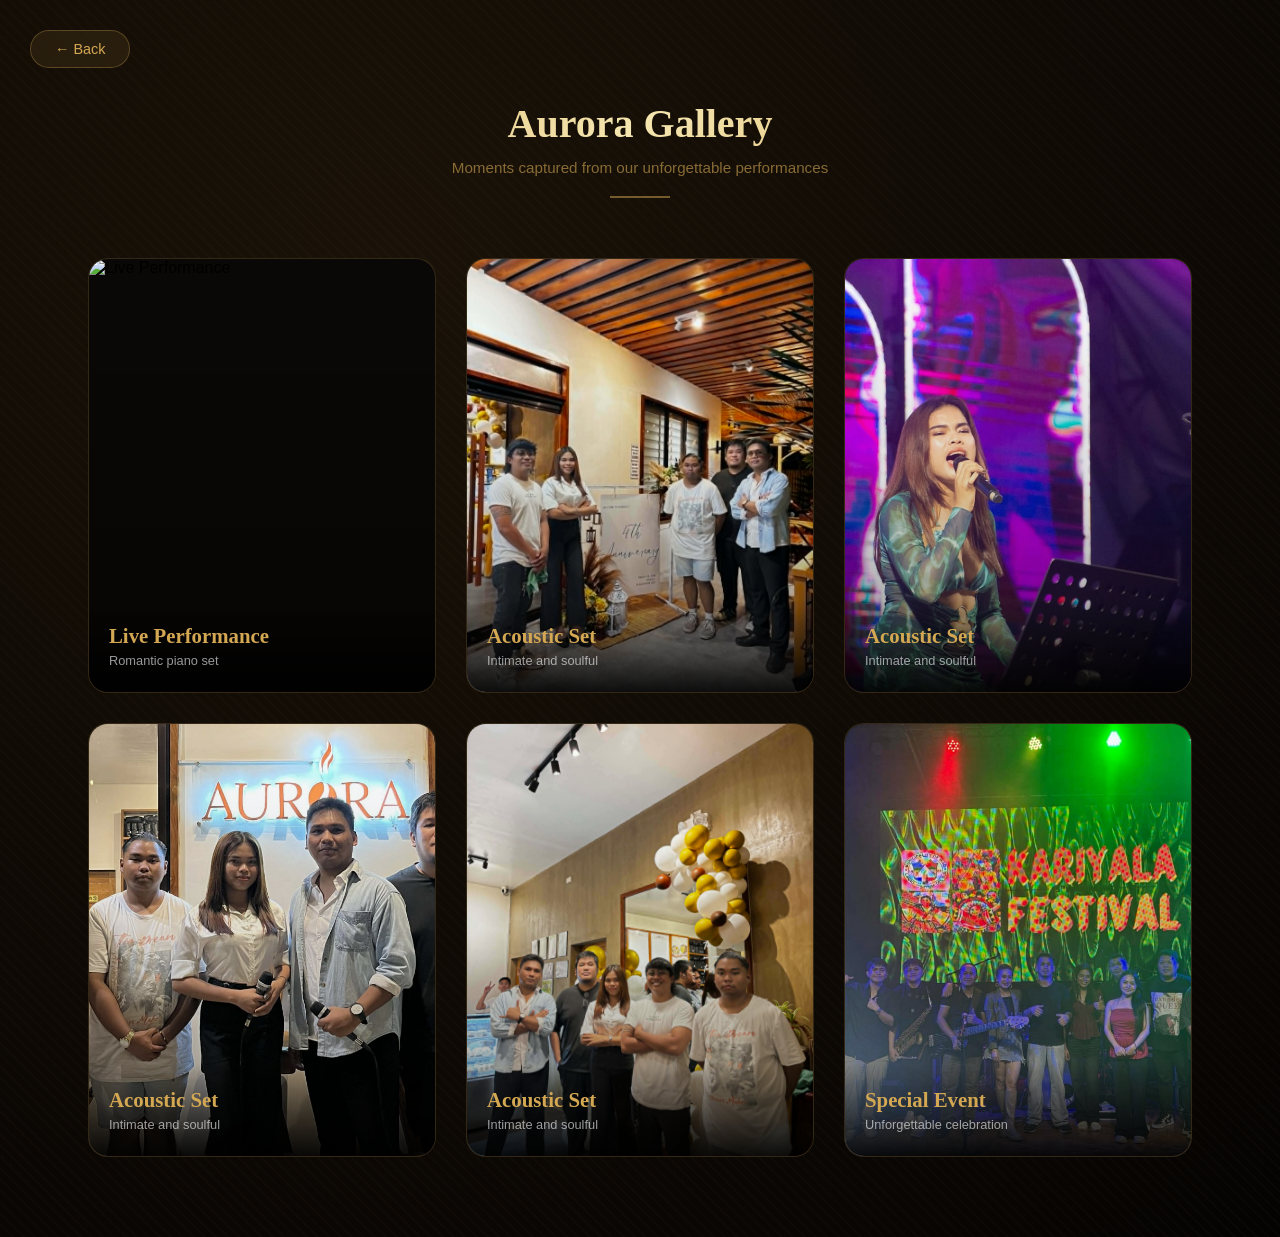
==== Aurora.html @ de6b6d62 "Add files via upload" ====
<!DOCTYPE html>
<html lang="en">
<head>
    <meta charset="UTF-8">
    <meta name="viewport" content="width=device-width, initial-scale=1.0, user-scalable=no">
    <title>SoftKeys | Image Gallery</title>
    <style>
        * {
            margin: 0;
            padding: 0;
            box-sizing: border-box;
        }

        body {
            min-height: 100vh;
            background: radial-gradient(circle at 30% 20%, #1a1208 0%, #050302 100%);
            font-family: 'Poppins', sans-serif;
            overflow-x: hidden;
            position: relative;
        }

        /* Golden overlay effect */
        body::before {
            content: '';
            position: absolute;
            top: 0;
            left: 0;
            width: 100%;
            height: 100%;
            background: repeating-linear-gradient(
                45deg,
                rgba(212, 168, 83, 0.02) 0px,
                rgba(212, 168, 83, 0.02) 2px,
                transparent 2px,
                transparent 8px
            );
            pointer-events: none;
        }

        /* Back button */
        .back-btn {
            position: fixed;
            top: 30px;
            left: 30px;
            z-index: 100;
            color: #d4a853;
            text-decoration: none;
            font-size: 0.9rem;
            font-weight: 500;
            background: rgba(212, 168, 83, 0.1);
            backdrop-filter: blur(10px);
            padding: 10px 24px;
            border-radius: 40px;
            border: 1px solid rgba(212, 168, 83, 0.3);
            transition: all 0.3s ease;
            display: inline-flex;
            align-items: center;
            gap: 8px;
        }

        .back-btn:hover {
            background: #d4a853;
            color: #0a0806;
            border-color: transparent;
        }

        /* Container */
        .gallery-container {
            max-width: 1200px;
            margin: 0 auto;
            padding: 100px 48px 80px;
        }

        /* Header */
        .gallery-header {
            text-align: center;
            margin-bottom: 60px;
        }

        .gallery-header h1 {
            font-size: 2.5rem;
            font-family: 'Playfair Display', serif;
            background: linear-gradient(135deg, #d4a853 0%, #f5e6b0 50%, #d4a853 100%);
            -webkit-background-clip: text;
            -webkit-text-fill-color: transparent;
            margin-bottom: 12px;
        }

        .gallery-header p {
            color: rgba(212, 168, 83, 0.6);
            font-size: 0.95rem;
        }

        .golden-divider {
            width: 60px;
            height: 2px;
            background: #d4a853;
            margin: 20px auto 0;
            opacity: 0.5;
        }

        /* Image Grid - 3 columns */
        .image-grid {
            display: grid;
            grid-template-columns: repeat(3, 1fr);
            gap: 30px;
        }

        /* Image Card */
        .image-card {
            position: relative;
            border-radius: 20px;
            overflow: hidden;
            cursor: pointer;
            background: #0a0806;
            border: 1px solid rgba(212, 168, 83, 0.2);
            transition: all 0.4s ease;
        }

        .image-card:hover {
            transform: translateY(-10px);
            border-color: rgba(212, 168, 83, 0.6);
            box-shadow: 0 20px 40px rgba(212, 168, 83, 0.1);
        }

        /* Image Wrapper */
        .image-wrapper {
            position: relative;
            overflow: hidden;
            aspect-ratio: 4 / 5;
        }

        .image-wrapper img {
            width: 100%;
            height: 100%;
            object-fit: cover;
            transition: transform 0.5s ease;
        }

        .image-card:hover .image-wrapper img {
            transform: scale(1.08);
        }

        /* Overlay */
        .image-overlay {
            position: absolute;
            top: 0;
            left: 0;
            width: 100%;
            height: 100%;
            background: linear-gradient(0deg, rgba(0,0,0,0.7) 0%, rgba(0,0,0,0.2) 50%, transparent 100%);
            opacity: 0.6;
            transition: opacity 0.3s ease;
        }

        .image-card:hover .image-overlay {
            opacity: 0.3;
        }

        /* Caption */
        .image-caption {
            position: absolute;
            bottom: 0;
            left: 0;
            right: 0;
            padding: 24px 20px;
            background: linear-gradient(0deg, rgba(0,0,0,0.9) 0%, transparent 100%);
            transform: translateY(0);
            transition: transform 0.3s ease;
        }

        .image-caption h3 {
            color: #d4a853;
            font-family: 'Playfair Display', serif;
            font-size: 1.3rem;
            font-weight: 600;
            margin-bottom: 5px;
        }

        .image-caption p {
            color: rgba(255,255,255,0.6);
            font-size: 0.8rem;
        }

        /* Golden accent line */
        .golden-accent {
            position: absolute;
            bottom: 0;
            left: 0;
            width: 0;
            height: 3px;
            background: #d4a853;
            transition: width 0.4s ease;
        }

        .image-card:hover .golden-accent {
            width: 100%;
        }

        /* Lightbox Modal (pag-click sa image mo-dako) */
        .lightbox {
            display: none;
            position: fixed;
            top: 0;
            left: 0;
            width: 100%;
            height: 100%;
            background: rgba(0,0,0,0.95);
            z-index: 1000;
            justify-content: center;
            align-items: center;
            cursor: pointer;
        }

        .lightbox.active {
            display: flex;
            animation: fadeIn 0.3s ease;
        }

        @keyframes fadeIn {
            from { opacity: 0; }
            to { opacity: 1; }
        }

        .lightbox img {
            max-width: 90%;
            max-height: 90%;
            object-fit: contain;
            border-radius: 16px;
            border: 1px solid rgba(212, 168, 83, 0.3);
            box-shadow: 0 0 50px rgba(212, 168, 83, 0.2);
        }

        .close-lightbox {
            position: absolute;
            top: 30px;
            right: 40px;
            color: #d4a853;
            font-size: 40px;
            cursor: pointer;
            transition: all 0.3s;
        }

        .close-lightbox:hover {
            transform: scale(1.1);
            color: #fff;
        }

        .lightbox-caption {
            position: absolute;
            bottom: 30px;
            left: 0;
            right: 0;
            text-align: center;
            color: #d4a853;
            font-family: 'Playfair Display', serif;
            font-size: 1.2rem;
            background: rgba(0,0,0,0.7);
            padding: 12px;
            margin: 0 auto;
            width: fit-content;
            border-radius: 40px;
            backdrop-filter: blur(10px);
        }

        @media (max-width: 992px) {
            .image-grid {
                gap: 20px;
            }
            .gallery-container {
                padding: 80px 30px 60px;
            }
        }

        @media (max-width: 768px) {
            .image-grid {
                grid-template-columns: 1fr;
                gap: 25px;
            }
            .gallery-header h1 {
                font-size: 1.8rem;
            }
            .gallery-container {
                padding: 80px 24px 60px;
            }
            .image-caption h3 {
                font-size: 1.1rem;
            }
        }
    </style>
</head>
<body>

    <a href="#" class="back-btn" onclick="history.back()">← Back</a>

    <div class="gallery-container">
        <div class="gallery-header">
            <h1>Aurora Gallery</h1>
            <p>Moments captured from our unforgettable performances</p>
            <div class="golden-divider"></div>
        </div>

        <div class="image-grid">
            <!-- Image 1 -->
            <div class="image-card" data-image="assets/images/Aurora12.jpg" data-title="Live Performance" data-desc="Romantic piano set">
                <div class="image-wrapper">
                    <img src="assets/images/Aurora12.jpg" alt="Live Performance">
                    <div class="image-overlay"></div>
                </div>
                <div class="image-caption">
                    <h3>Live Performance</h3>
                    <p>Romantic piano set</p>
                </div>
                <div class="golden-accent"></div>
            </div>

            <!-- Image 2 -->
            <div class="image-card" data-image="assets/images/123.jpg" data-title="Acoustic Set" data-desc="Intimate and soulful">
                <div class="image-wrapper">
                    <img src="123.jpg" alt="Acoustic Set">
                    <div class="image-overlay"></div>
                </div>
                <div class="image-caption">
                    <h3>Acoustic Set</h3>
                    <p>Intimate and soulful</p>
                </div>
                <div class="golden-accent"></div>
            </div>
            <!-- Image 3 -->
            <div class="image-card" data-image="assets/images/softkeys2.jpg" data-title="Acoustic Set" data-desc="Intimate and soulful">
                <div class="image-wrapper">
                    <img src="softkeys2.jpg" alt="Acoustic Set">
                    <div class="image-overlay"></div>
                </div>
                <div class="image-caption">
                    <h3>Acoustic Set</h3>
                    <p>Intimate and soulful</p>
                </div>
                <div class="golden-accent"></div>
            </div>
            <!-- Image 4-->
            <div class="image-card" data-image="assets/images/AURORA.jpg" data-title="Acoustic Set" data-desc="Intimate and soulful">
                <div class="image-wrapper">
                    <img src="AURORA.jpg" alt="Acoustic Set">
                    <div class="image-overlay"></div>
                </div>
                <div class="image-caption">
                    <h3>Acoustic Set</h3>
                    <p>Intimate and soulful</p>
                </div>
                <div class="golden-accent"></div>
            </div>
            <!-- Image 5-->
            <div class="image-card" data-image="assets/images/softkeys1.jpg" data-title="Acoustic Set" data-desc="Intimate and soulful">
                <div class="image-wrapper">
                    <img src="1234.jpg" alt="Acoustic Set">
                    <div class="image-overlay"></div>
                </div>
                <div class="image-caption">
                    <h3>Acoustic Set</h3>
                    <p>Intimate and soulful</p>
                </div>
                <div class="golden-accent"></div>
            </div>

            <!-- Image 6-->
            <div class="image-card" data-image="assets/images/Music.jpg" data-title="Special Event" data-desc="Unforgettable celebration">
                <div class="image-wrapper">
                    <img src="Music.jpg" alt="Special Event">
                    <div class="image-overlay"></div>
                </div>
                <div class="image-caption">
                    <h3>Special Event</h3>
                    <p>Unforgettable celebration</p>
                </div>
                <div class="golden-accent"></div>
            </div>
        </div>
    </div>

    <!-- Lightbox Modal -->
    <div class="lightbox" id="lightbox">
        <span class="close-lightbox" id="closeLightbox">&times;</span>
        <img id="lightboxImg" src="" alt="">
        <div class="lightbox-caption" id="lightboxCaption"></div>
    </div>

    <script>
        // Get elements
        const imageCards = document.querySelectorAll('.image-card');
        const lightbox = document.getElementById('lightbox');
        const lightboxImg = document.getElementById('lightboxImg');
        const lightboxCaption = document.getElementById('lightboxCaption');
        const closeLightbox = document.getElementById('closeLightbox');

        // Open lightbox when clicking on image card
        imageCards.forEach(card => {
            card.addEventListener('click', function() {
                const imgSrc = this.getAttribute('data-image');
                const imgTitle = this.getAttribute('data-title');
                const imgDesc = this.getAttribute('data-desc');
                
                lightboxImg.src = imgSrc;
                lightboxCaption.textContent = `${imgTitle} - ${imgDesc}`;
                lightbox.classList.add('active');
            });
        });

        // Close lightbox
        function closeLightboxFunc() {
            lightbox.classList.remove('active');
        }

        closeLightbox.addEventListener('click', closeLightboxFunc);
        
        // Close when clicking outside the image
        lightbox.addEventListener('click', function(e) {
            if (e.target === lightbox) {
                closeLightboxFunc();
            }
        });

        // Close with Escape key
        document.addEventListener('keydown', function(e) {
            if (e.key === 'Escape' && lightbox.classList.contains('active')) {
                closeLightboxFunc();
            }
        });
    </script>
</body>
</html>
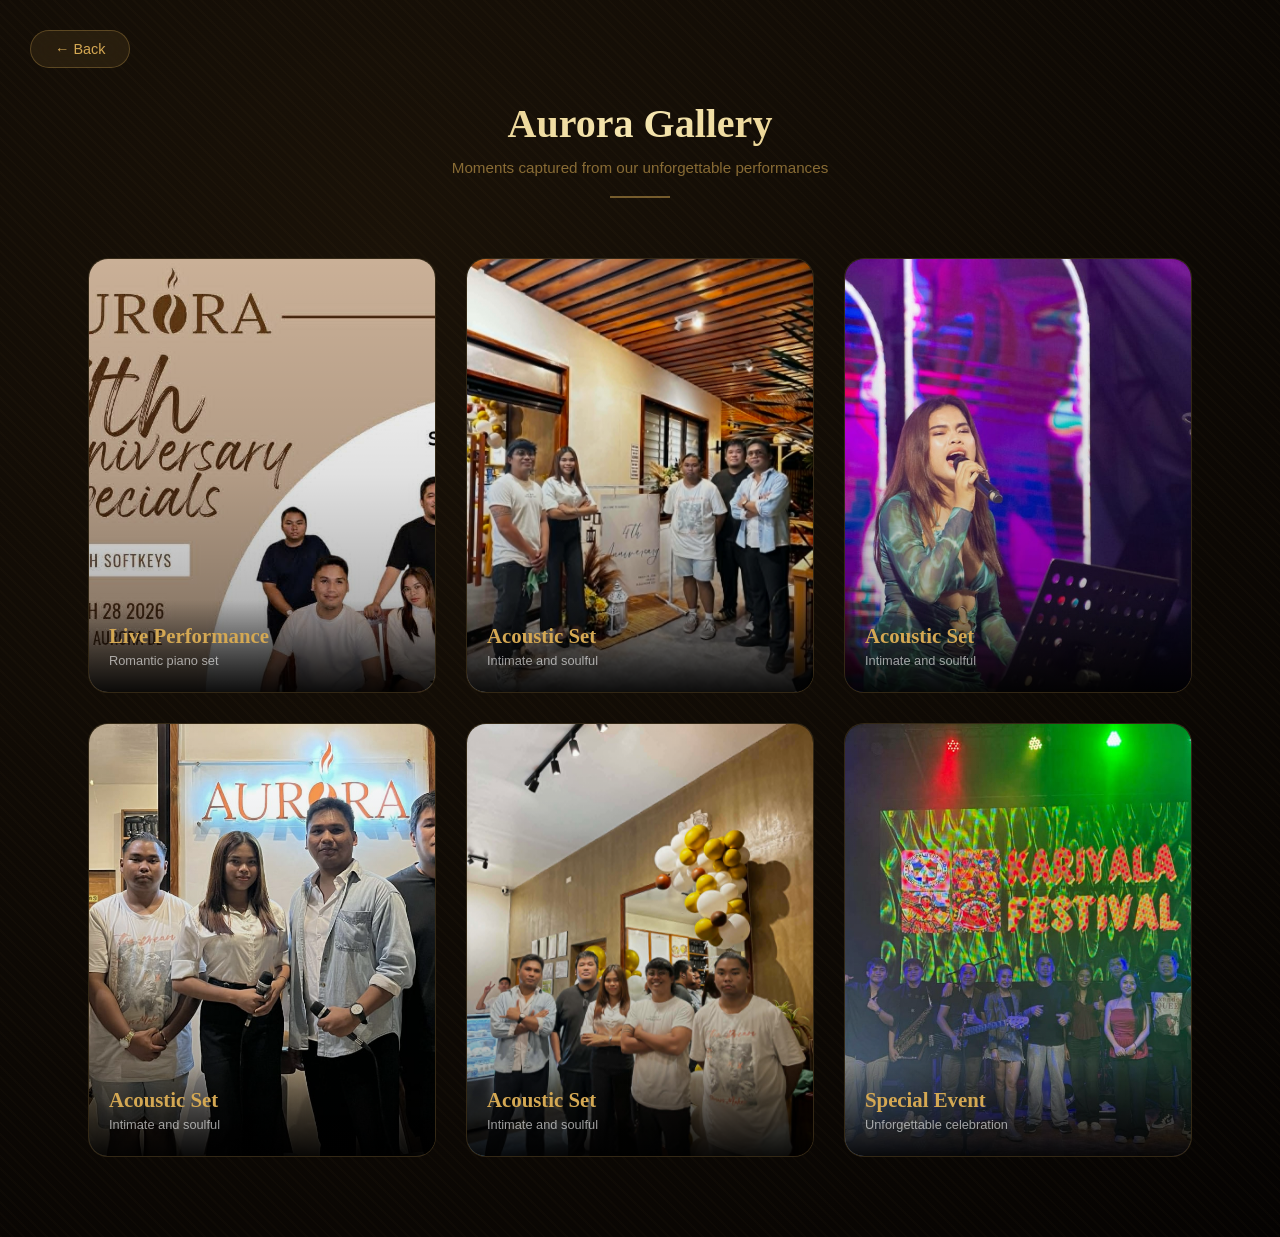
==== commit 3fcb585b: "Update Aurora.html" ====
--- a/Aurora.html
+++ b/Aurora.html
@@ -302,9 +302,9 @@
 
         <div class="image-grid">
             <!-- Image 1 -->
-            <div class="image-card" data-image="assets/images/Aurora12.jpg" data-title="Live Performance" data-desc="Romantic piano set">
-                <div class="image-wrapper">
-                    <img src="assets/images/Aurora12.jpg" alt="Live Performance">
+            <div class="image-card" data-image="Aurora12.jpg" data-title="Live Performance" data-desc="Romantic piano set">
+                <div class="image-wrapper">
+                    <img src="Aurora12.jpg" alt="Live Performance">
                     <div class="image-overlay"></div>
                 </div>
                 <div class="image-caption">
@@ -315,7 +315,7 @@
             </div>
 
             <!-- Image 2 -->
-            <div class="image-card" data-image="assets/images/123.jpg" data-title="Acoustic Set" data-desc="Intimate and soulful">
+            <div class="image-card" data-image="123.jpg" data-title="Acoustic Set" data-desc="Intimate and soulful">
                 <div class="image-wrapper">
                     <img src="123.jpg" alt="Acoustic Set">
                     <div class="image-overlay"></div>
@@ -327,7 +327,7 @@
                 <div class="golden-accent"></div>
             </div>
             <!-- Image 3 -->
-            <div class="image-card" data-image="assets/images/softkeys2.jpg" data-title="Acoustic Set" data-desc="Intimate and soulful">
+            <div class="image-card" data-image="softkeys2.jpg" data-title="Acoustic Set" data-desc="Intimate and soulful">
                 <div class="image-wrapper">
                     <img src="softkeys2.jpg" alt="Acoustic Set">
                     <div class="image-overlay"></div>
@@ -339,7 +339,7 @@
                 <div class="golden-accent"></div>
             </div>
             <!-- Image 4-->
-            <div class="image-card" data-image="assets/images/AURORA.jpg" data-title="Acoustic Set" data-desc="Intimate and soulful">
+            <div class="image-card" data-image="AURORA.jpg" data-title="Acoustic Set" data-desc="Intimate and soulful">
                 <div class="image-wrapper">
                     <img src="AURORA.jpg" alt="Acoustic Set">
                     <div class="image-overlay"></div>
@@ -351,7 +351,7 @@
                 <div class="golden-accent"></div>
             </div>
             <!-- Image 5-->
-            <div class="image-card" data-image="assets/images/softkeys1.jpg" data-title="Acoustic Set" data-desc="Intimate and soulful">
+            <div class="image-card" data-image="softkeys1.jpg" data-title="Acoustic Set" data-desc="Intimate and soulful">
                 <div class="image-wrapper">
                     <img src="1234.jpg" alt="Acoustic Set">
                     <div class="image-overlay"></div>
@@ -364,7 +364,7 @@
             </div>
 
             <!-- Image 6-->
-            <div class="image-card" data-image="assets/images/Music.jpg" data-title="Special Event" data-desc="Unforgettable celebration">
+            <div class="image-card" data-image="Music.jpg" data-title="Special Event" data-desc="Unforgettable celebration">
                 <div class="image-wrapper">
                     <img src="Music.jpg" alt="Special Event">
                     <div class="image-overlay"></div>
@@ -428,4 +428,4 @@
         });
     </script>
 </body>
-</html>+</html>
